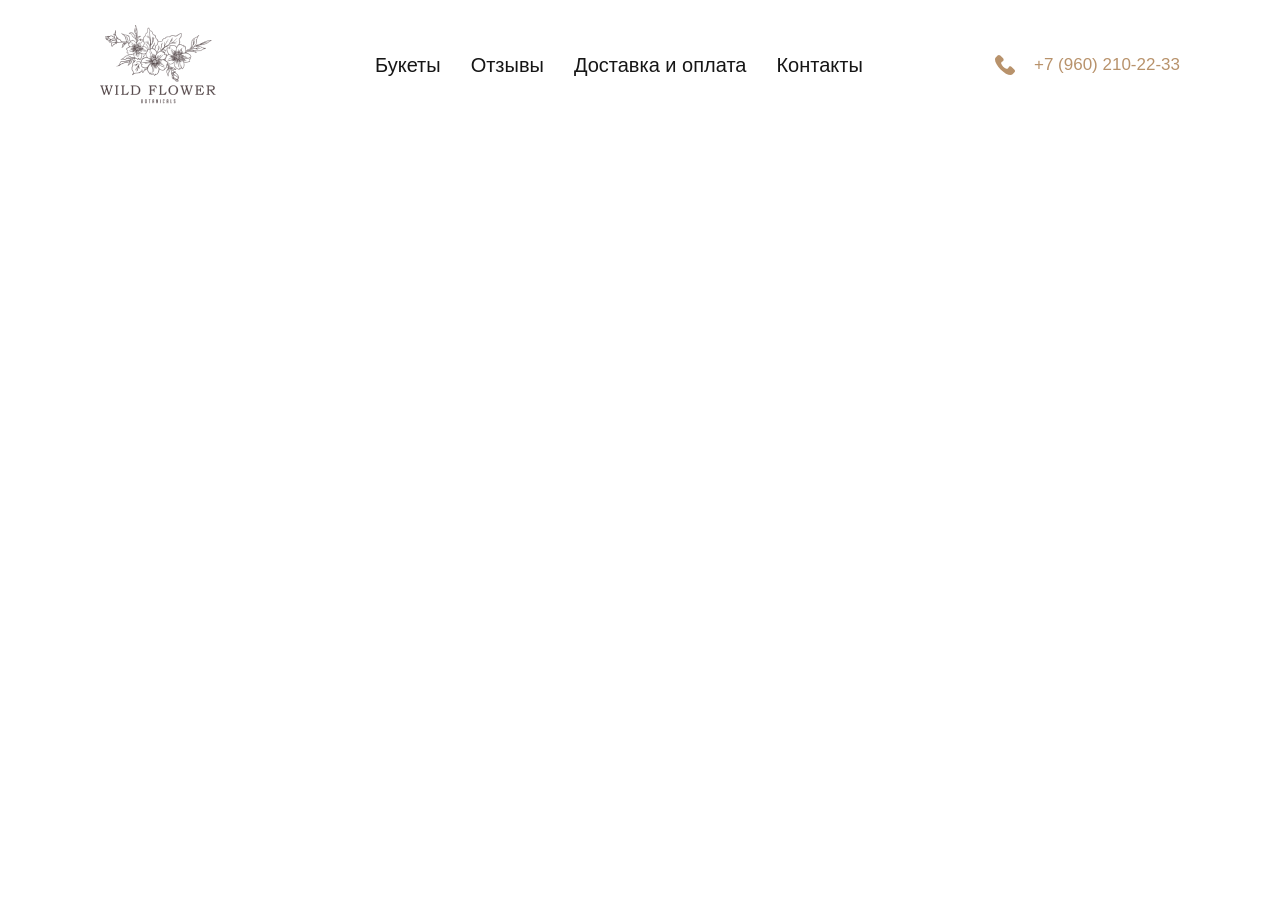
==== index.html @ a0c717b8 "Update 2023-02-13T14:49:03.744Z" ====
<!DOCTYPE html>
<html lang="en">
	<head>
		<meta charset="UTF-8" />
		<meta http-equiv="X-UA-Compatible" content="IE=edge" />
		<meta name="viewport" content="width=device-width, initial-scale=1.0" />
		<title>WILD FLOWER</title>
		<link type="image/svg" href="favicons/favicon.svg" rel="icon" />
		<link href="css/style.min.css" rel="stylesheet" />
	</head>

	<body>
		<header class="header">
	<div class="container">
		<div class="header__wrap">
			<button class="burger btn-reset">
				<span class="burger__line"></span>
			</button>
			<a class="logo">
				<img class="logo__img" src="../../img/header/logo.png" alt="Логотип" />
				<!-- <svg class="logo__img">
					<use href="img/sprite.svg#logo"></use>
				</svg> -->
			</a>
			<div class="header__inner">
				<nav class="nav">
					<ul class="nav__menu list-reset menu">
						<li class="menu__item">
							<a
								class="menu__link link-reset"
								href="#"
								data-goto=".page__section-1"
								>Букеты</a
							>
						</li>
						<li class="menu__item">
							<a
								class="menu__link link-reset"
								href="#"
								data-goto=".page__section-2"
								>Отзывы</a
							>
						</li>
						<li class="menu__item">
							<a
								class="menu__link link-reset"
								href="#"
								data-goto=".page__section-3"
								>Доставка и&nbsp;оплата</a
							>
						</li>
						<li class="menu__item">
							<a
								class="menu__link link-reset"
								href="#"
								data-goto=".page__section-3"
								>Контакты</a
							>
						</li>
					</ul>
				</nav>
				<a class="contact link-reset" href="tel:+79602102233">
					<svg class="contact__icon">
						<use href="img/sprite.svg#header-phone"></use>
					</svg>
					<span class="contact__descr">+7 (960) 210-22-33</span>
				</a>
			</div>
		</div>
	</div>
</header>

		<main class="main"><section class="hero">
	<div class="container"></div>
</section>
</main>
		<footer class="footer">
  <div class="container">

  </div>
</footer>
		<script src="js/scripts.min.js"></script>
	</body>
</html>
---- css/style.min.css ----
/*! normalize.css v8.0.1 | MIT License | github.com/necolas/normalize.css */
/* Document
   ========================================================================== */
/**
 * 1. Correct the line height in all browsers.
 * 2. Prevent adjustments of font size after orientation changes in iOS.
 */
html {
  line-height: 1.15; /* 1 */
  -webkit-text-size-adjust: 100%; /* 2 */
}

/* Sections
   ========================================================================== */
/**
 * Remove the margin in all browsers.
 */
body {
  margin: 0;
}

/**
 * Render the `main` element consistently in IE.
 */
main {
  display: block;
}

/**
 * Correct the font size and margin on `h1` elements within `section` and
 * `article` contexts in Chrome, Firefox, and Safari.
 */
h1 {
  font-size: 2em;
  margin: 0.67em 0;
}

/* Grouping content
   ========================================================================== */
/**
 * 1. Add the correct box sizing in Firefox.
 * 2. Show the overflow in Edge and IE.
 */
hr {
  -webkit-box-sizing: content-box;
          box-sizing: content-box; /* 1 */
  height: 0; /* 1 */
  overflow: visible; /* 2 */
}

/**
 * 1. Correct the inheritance and scaling of font size in all browsers.
 * 2. Correct the odd `em` font sizing in all browsers.
 */
pre {
  font-family: monospace, monospace; /* 1 */
  font-size: 1em; /* 2 */
}

/* Text-level semantics
   ========================================================================== */
/**
 * Remove the gray background on active links in IE 10.
 */
a {
  background-color: transparent;
}

/**
 * 1. Remove the bottom border in Chrome 57-
 * 2. Add the correct text decoration in Chrome, Edge, IE, Opera, and Safari.
 */
abbr[title] {
  border-bottom: none; /* 1 */
  text-decoration: underline; /* 2 */
  -webkit-text-decoration: underline dotted;
          text-decoration: underline dotted; /* 2 */
}

/**
 * Add the correct font weight in Chrome, Edge, and Safari.
 */
b,
strong {
  font-weight: bolder;
}

/**
 * 1. Correct the inheritance and scaling of font size in all browsers.
 * 2. Correct the odd `em` font sizing in all browsers.
 */
code,
kbd,
samp {
  font-family: monospace, monospace; /* 1 */
  font-size: 1em; /* 2 */
}

/**
 * Add the correct font size in all browsers.
 */
small {
  font-size: 80%;
}

/**
 * Prevent `sub` and `sup` elements from affecting the line height in
 * all browsers.
 */
sub,
sup {
  font-size: 75%;
  line-height: 0;
  position: relative;
  vertical-align: baseline;
}

sub {
  bottom: -0.25em;
}

sup {
  top: -0.5em;
}

/* Embedded content
   ========================================================================== */
/**
 * Remove the border on images inside links in IE 10.
 */
img {
  border-style: none;
}

/* Forms
   ========================================================================== */
/**
 * 1. Change the font styles in all browsers.
 * 2. Remove the margin in Firefox and Safari.
 */
button,
input,
optgroup,
select,
textarea {
  font-family: inherit; /* 1 */
  font-size: 100%; /* 1 */
  line-height: 1.15; /* 1 */
  margin: 0; /* 2 */
}

/**
 * Show the overflow in IE.
 * 1. Show the overflow in Edge.
 */
button,
input { /* 1 */
  overflow: visible;
}

/**
 * Remove the inheritance of text transform in Edge, Firefox, and IE.
 * 1. Remove the inheritance of text transform in Firefox.
 */
button,
select { /* 1 */
  text-transform: none;
}

/**
 * Correct the inability to style clickable types in iOS and Safari.
 */
button,
[type=button],
[type=reset],
[type=submit] {
  -webkit-appearance: button;
}

/**
 * Remove the inner border and padding in Firefox.
 */
button::-moz-focus-inner,
[type=button]::-moz-focus-inner,
[type=reset]::-moz-focus-inner,
[type=submit]::-moz-focus-inner {
  border-style: none;
  padding: 0;
}

/**
 * Restore the focus styles unset by the previous rule.
 */
button:-moz-focusring,
[type=button]:-moz-focusring,
[type=reset]:-moz-focusring,
[type=submit]:-moz-focusring {
  outline: 1px dotted ButtonText;
}

/**
 * Correct the padding in Firefox.
 */
fieldset {
  padding: 0.35em 0.75em 0.625em;
}

/**
 * 1. Correct the text wrapping in Edge and IE.
 * 2. Correct the color inheritance from `fieldset` elements in IE.
 * 3. Remove the padding so developers are not caught out when they zero out
 *    `fieldset` elements in all browsers.
 */
legend {
  -webkit-box-sizing: border-box;
          box-sizing: border-box; /* 1 */
  color: inherit; /* 2 */
  display: table; /* 1 */
  max-width: 100%; /* 1 */
  padding: 0; /* 3 */
  white-space: normal; /* 1 */
}

/**
 * Add the correct vertical alignment in Chrome, Firefox, and Opera.
 */
progress {
  vertical-align: baseline;
}

/**
 * Remove the default vertical scrollbar in IE 10+.
 */
textarea {
  overflow: auto;
}

/**
 * 1. Add the correct box sizing in IE 10.
 * 2. Remove the padding in IE 10.
 */
[type=checkbox],
[type=radio] {
  -webkit-box-sizing: border-box;
          box-sizing: border-box; /* 1 */
  padding: 0; /* 2 */
}

/**
 * Correct the cursor style of increment and decrement buttons in Chrome.
 */
[type=number]::-webkit-inner-spin-button,
[type=number]::-webkit-outer-spin-button {
  height: auto;
}

/**
 * 1. Correct the odd appearance in Chrome and Safari.
 * 2. Correct the outline style in Safari.
 */
[type=search] {
  -webkit-appearance: textfield; /* 1 */
  outline-offset: -2px; /* 2 */
}

/**
 * Remove the inner padding in Chrome and Safari on macOS.
 */
[type=search]::-webkit-search-decoration {
  -webkit-appearance: none;
}

/**
 * 1. Correct the inability to style clickable types in iOS and Safari.
 * 2. Change font properties to `inherit` in Safari.
 */
::-webkit-file-upload-button {
  -webkit-appearance: button; /* 1 */
  font: inherit; /* 2 */
}

/* Interactive
   ========================================================================== */
/*
 * Add the correct display in Edge, IE 10+, and Firefox.
 */
details {
  display: block;
}

/*
 * Add the correct display in all browsers.
 */
summary {
  display: list-item;
}

/* Misc
   ========================================================================== */
/**
 * Add the correct display in IE 10+.
 */
template {
  display: none;
}

/**
 * Add the correct display in IE 10.
 */
[hidden] {
  display: none;
}

@font-face {
  font-family: "Garamond";
  src: url("../fonts/Garamond.woff2");
  font-weight: 400;
  font-style: normal;
  font-display: swap;
}
@font-face {
  font-family: "Lato-Light";
  src: url("../fonts/Lato-Light.woff2");
  font-weight: 300;
  font-style: normal;
  font-display: swap;
}
html {
  -webkit-box-sizing: border-box;
          box-sizing: border-box;
  scroll-behavior: smooth;
}

*,
*::before,
*::after {
  -webkit-box-sizing: inherit;
          box-sizing: inherit;
}

body {
  margin: 0;
  font-family: "Garamond-Regular", sans-serif;
  font-weight: 400;
  font-size: 23px;
  line-height: 20px;
  color: #161616;
}
body.lock {
  overflow: hidden;
}

.container {
  margin: 0 auto;
  max-width: 1110px;
  padding: 0 15px;
}

.btn-reset {
  padding: 0;
  background-color: transparent;
  border: none;
  cursor: pointer;
  color: inherit;
}

.link-reset {
  text-decoration: none;
  color: inherit;
}

.list-reset {
  margin: 0;
  padding: 0;
  list-style: none;
}

body.lock {
  overflow: hidden;
}

.header {
  position: fixed;
  top: 0;
  left: 0;
  width: 100%;
  z-index: 10;
  padding: 25px 0;
}
.header__wrap {
  display: -webkit-box;
  display: -ms-flexbox;
  display: flex;
  -webkit-box-pack: justify;
      -ms-flex-pack: justify;
          justify-content: space-between;
  -webkit-box-align: center;
      -ms-flex-align: center;
          align-items: center;
}
.header__inner {
  display: -webkit-box;
  display: -ms-flexbox;
  display: flex;
  -webkit-box-pack: justify;
      -ms-flex-pack: justify;
          justify-content: space-between;
  -webkit-box-align: center;
      -ms-flex-align: center;
          align-items: center;
  max-width: 805px;
  width: 100%;
}

.logo {
  position: relative;
  width: 117px;
  height: 79px;
  z-index: 5;
}
.logo__img {
  width: 100%;
  height: 100%;
}

.burger {
  display: none;
}

.menu__item {
  position: relative;
}
.menu__item::after {
  position: absolute;
  content: "";
  width: 0;
  border-top: 2px dashed #161616;
  top: 100%;
  right: 0;
  -webkit-transition: all 0.4s;
  -o-transition: all 0.4s;
  transition: all 0.4s;
}
.menu__item:hover::after {
  width: 100%;
  left: 0;
}

/*-------------------------*/
body.touch .menu__link {
  -webkit-box-flex: 1;
      -ms-flex: 1 1 auto;
          flex: 1 1 auto;
  -webkit-transition: -webkit-transform 0.4s ease 0s;
  transition: -webkit-transform 0.4s ease 0s;
  -o-transition: transform 0.4s ease 0s;
  transition: transform 0.4s ease 0s;
  transition: transform 0.4s ease 0s, -webkit-transform 0.4s ease 0s;
}

/*-------------------------*/
.contact {
  display: -webkit-box;
  display: -ms-flexbox;
  display: flex;
  -webkit-box-pack: justify;
      -ms-flex-pack: justify;
          justify-content: space-between;
  -webkit-box-align: center;
      -ms-flex-align: center;
          align-items: center;
  max-width: 185px;
  width: 100%;
}
.contact:hover .contact__descr::after {
  width: 100%;
  right: 0;
}
.contact__icon {
  width: 20px;
  height: 20px;
}
.contact__descr {
  font-size: 17px;
  line-height: 22px;
  color: #B8926B;
  position: relative;
}
.contact__descr::after {
  position: absolute;
  content: "";
  width: 0;
  border-top: 2px solid #B8926B;
  top: 102%;
  left: 50%;
  -webkit-transition: width 0.4s;
  -o-transition: width 0.4s;
  transition: width 0.4s;
  -webkit-transform: translateX(-50%);
      -ms-transform: translateX(-50%);
          transform: translateX(-50%);
}

@media screen and (min-width: 940px) {
  .menu {
    display: -webkit-box;
    display: -ms-flexbox;
    display: flex;
    -webkit-box-align: center;
        -ms-flex-align: center;
            align-items: center;
  }
  .menu__item {
    margin-right: 30px;
    font-size: 20px;
  }
  .menu__item:last-child {
    margin-right: 0;
  }
}
@media screen and (max-width: 940px) {
  .burger {
    z-index: 5;
    display: block;
    width: 30px;
    height: 18px;
    position: relative;
    cursor: pointer;
  }
  .burger::before, .burger::after, .burger__line {
    position: absolute;
    left: 0;
    border-top: 1px solid #ffffff;
    width: 100%;
    -webkit-transition: all 0.4s ease 0s;
    -o-transition: all 0.4s ease 0s;
    transition: all 0.4s ease 0s;
    background-color: #ffffff;
  }
  .burger::before, .burger::after {
    content: "";
  }
  .burger::before {
    top: 0;
  }
  .burger::after {
    bottom: 0;
  }
  .burger__line {
    top: 50%;
    -webkit-transform: scale(1) translate(0, -50%);
        -ms-transform: scale(1) translate(0, -50%);
            transform: scale(1) translate(0, -50%);
  }
  .burger.active::before {
    top: 50%;
    -webkit-transform: rotate(-45deg) translate(0, -50%);
        -ms-transform: rotate(-45deg) translate(0, -50%);
            transform: rotate(-45deg) translate(0, -50%);
  }
  .burger.active::after {
    bottom: 50%;
    -webkit-transform: rotate(45deg) translate(0, 50%);
        -ms-transform: rotate(45deg) translate(0, 50%);
            transform: rotate(45deg) translate(0, 50%);
  }
  .burger.active .burger__line {
    -webkit-transform: scale(0) translate(0, -50%);
        -ms-transform: scale(0) translate(0, -50%);
            transform: scale(0) translate(0, -50%);
  }
  .nav {
    position: fixed;
    top: 0;
    left: -100%;
    width: 100%;
    height: 100%;
    background-color: rgba(0, 0, 0, 0.9);
    padding: 135px 30px 30px 30px;
    -webkit-transition: left 0.4s ease 0s;
    -o-transition: left 0.4s ease 0s;
    transition: left 0.4s ease 0s;
    overflow: auto;
  }
  .nav::before {
    content: "";
    position: fixed;
    top: 0;
    left: 0;
    width: 100%;
    height: 115px;
    background-color: #A52A2A;
    z-index: 2;
  }
  .nav.active {
    left: 0;
  }
  .menu__item {
    -ms-flex-wrap: wrap;
        flex-wrap: wrap;
    margin-bottom: 30px;
    font-size: 24px;
  }
  .menu__item:last-child {
    margin-bottom: 0;
  }
  .menu__item:hover::after {
    width: 0;
  }
}
/*# sourceMappingURL=style.min.css.map */
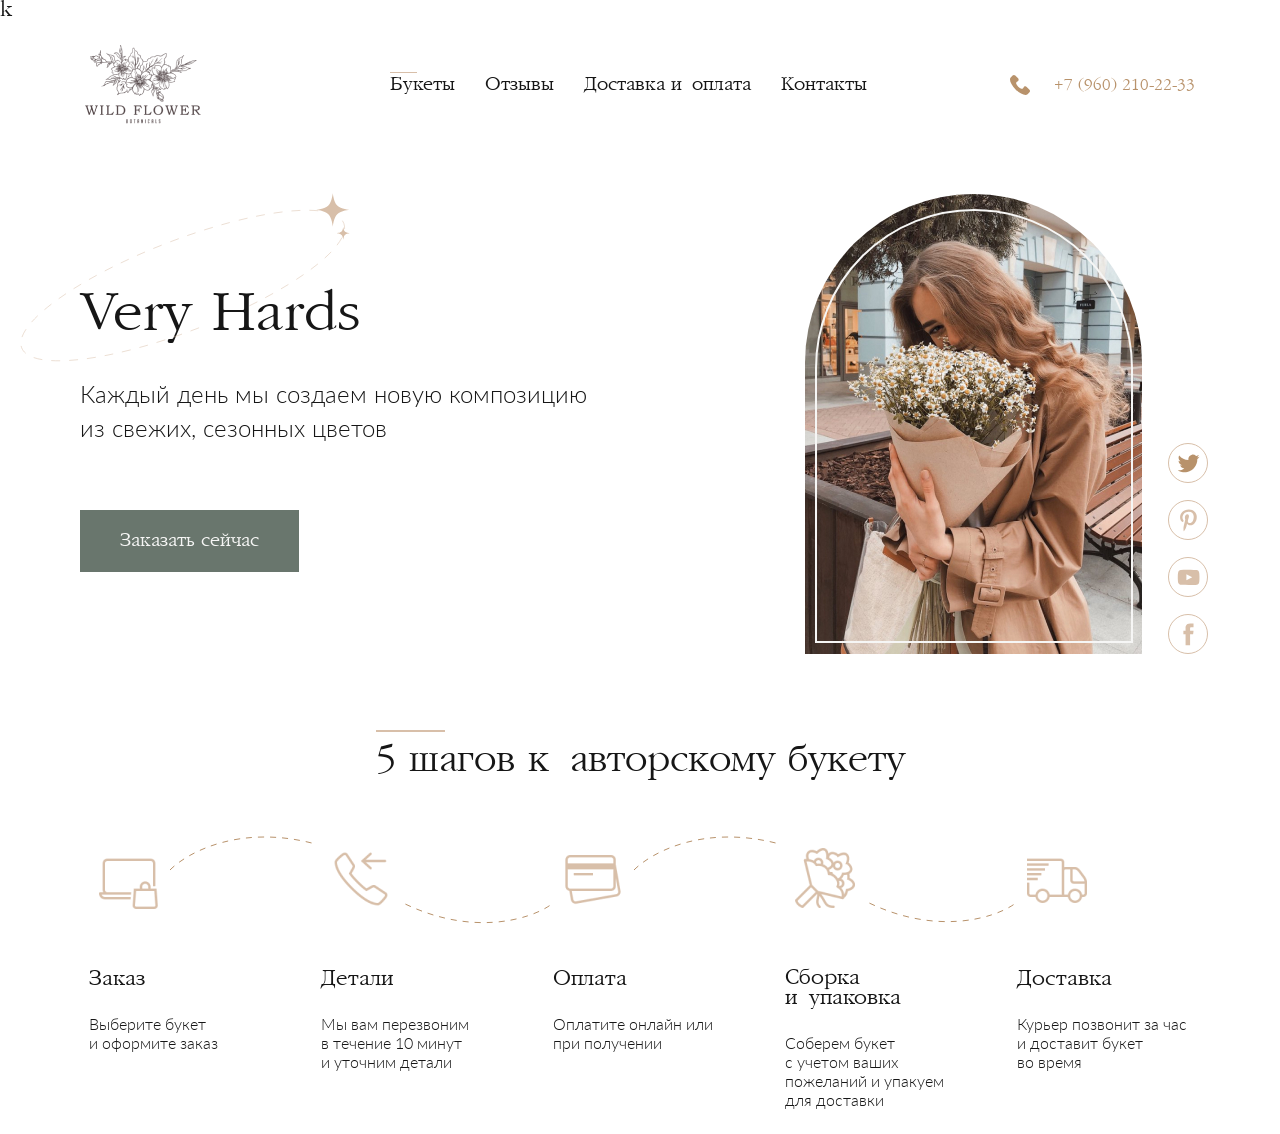
==== commit 64fa0e6e: "Update 2023-02-14T15:11:27.864Z" ====
--- a/index.html
+++ b/index.html
@@ -5,13 +5,15 @@
 		<meta http-equiv="X-UA-Compatible" content="IE=edge" />
 		<meta name="viewport" content="width=device-width, initial-scale=1.0" />
 		<title>WILD FLOWER</title>
-		<link type="image/svg" href="favicons/favicon.svg" rel="icon" />
+		<link type="image/x-icon" href="favicons/favicon.png" rel="shortcut icon" />
+		k
 		<link href="css/style.min.css" rel="stylesheet" />
 	</head>
 
 	<body>
-		<header class="header">
-	<div class="container">
+		<div class="site-container">
+			<header class="header">
+	<div class="container header__container">
 		<div class="header__wrap">
 			<button class="burger btn-reset">
 				<span class="burger__line"></span>
@@ -63,22 +65,169 @@
 					<svg class="contact__icon">
 						<use href="img/sprite.svg#header-phone"></use>
 					</svg>
-					<span class="contact__descr">+7 (960) 210-22-33</span>
+					<span class="contact__number">+7 (960) 210-22-33</span>
 				</a>
 			</div>
 		</div>
 	</div>
 </header>
 
-		<main class="main"><section class="hero">
-	<div class="container"></div>
+			<main class="main"><section class="hero">
+	<div class="container">
+		<div class="hero__wrap">
+			<div class="hero__representation">
+				<div class="hero__content">
+					<svg class="hero__decoration">
+						<use href="img/sprite.svg#decoration-content"></use>
+					</svg>
+					<h1 class="hero__title">Very Hards</h1>
+					<p class="hero__text">
+						Каждый день мы&nbsp;создаем новую композицию из&nbsp;свежих,
+						сезонных цветов
+					</p>
+					<a class="hero__button button link-reset modal-link" href="#modal"
+						>Заказать сейчас</a
+					>
+				</div>
+				<div class="hero__inner-pictures">
+					<div class="hero__inner-img">
+						<img
+							class="hero__img"
+							src="../../img/hero/girl-with-flowers.jpg"
+							alt="Девушка с цветами"
+						/>
+					</div>
+					<div class="hero__icons">
+						<a class="hero__inner-icon" href="#">
+							<svg class="hero__icon">
+								<use href="img/sprite.svg#twitter"></use>
+							</svg>
+						</a>
+						<a class="hero__inner-icon" href="#">
+							<svg class="hero__icon">
+								<use href="img/sprite.svg#pinterest"></use>
+							</svg>
+						</a>
+						<a class="hero__inner-icon" href="#">
+							<svg class="hero__icon">
+								<use href="img/sprite.svg#youtube"></use>
+							</svg>
+						</a>
+						<a class="hero__inner-icon" href="#">
+							<svg class="hero__icon">
+								<use href="img/sprite.svg#facebook"></use>
+							</svg>
+						</a>
+					</div>
+				</div>
+			</div>
+			<div class="hero__steps">
+				<h2 class="hero__caption">5 шагов к&nbsp;авторскому букету</h2>
+				<div class="hero__inner-cards">
+					<div class="hero__card">
+						<div class="hero__inner-steps-icon">
+							<img
+								class="hero__steps-icon"
+								src="../../img/hero/order.png"
+								alt="Заказ"
+							/>
+						</div>
+						<h3 class="hero__heading">Заказ</h3>
+						<p class="hero__descr">Выберите букет и&nbsp;оформите заказ</p>
+					</div>
+					<div class="hero__card">
+						<div class="hero__inner-steps-icon">
+							<img
+								class="hero__steps-icon"
+								src="../../img/hero/details.png"
+								alt=" Детали"
+							/>
+						</div>
+						<h3 class="hero__heading">Детали</h3>
+						<p class="hero__descr">
+							Мы&nbsp;вам перезвоним в&nbsp;течение 10&nbsp;минут и&nbsp;уточним
+							детали
+						</p>
+					</div>
+					<div class="hero__card">
+						<div class="hero__inner-steps-icon">
+							<img
+								class="hero__steps-icon"
+								src="../../img/hero/payment.png"
+								alt="Оплата"
+							/>
+						</div>
+						<h3 class="hero__heading">Оплата</h3>
+						<p class="hero__descr">Оплатите онлайн или при получении</p>
+					</div>
+					<div class="hero__card">
+						<div class="hero__inner-steps-icon">
+							<img
+								class="hero__steps-icon"
+								src="../../img/hero/assembly.png"
+								alt="Сборка и упаковка"
+							/>
+						</div>
+						<h3 class="hero__heading">Сборка и&nbsp;упаковка</h3>
+						<p class="hero__descr">
+							Соберем букет с&nbsp;учетом ваших пожеланий и&nbsp;упакуем для
+							доставки
+						</p>
+					</div>
+					<div class="hero__card">
+						<div class="hero__inner-steps-icon">
+							<img
+								class="hero__steps-icon"
+								src="../../img/hero/delivery.png"
+								alt="Доставка"
+							/>
+						</div>
+						<h3 class="hero__heading">Доставка</h3>
+						<p class="hero__descr">
+							Курьер позвонит за&nbsp;час и&nbsp;доставит букет во&nbsp;время
+						</p>
+					</div>
+				</div>
+			</div>
+		</div>
+	</div>
 </section>
 </main>
-		<footer class="footer">
+			<footer class="footer">
   <div class="container">
 
   </div>
-</footer>
+</footer> <div class="modal" id="modal">
+	<div class="modal__body">
+		<div class="modal__content">
+			<a class="modal__close close-modal" href="#header"></a>
+			<div class="modal__title">Обратный звонок</div>
+			<form class="form" action="utf-8">
+				<label class="form__heading" for="login">*Имя</label>
+				<input
+					class="form__login input"
+					id="login"
+					type="text"
+					placeholder="Николай"
+					required
+				/>
+				<label class="form__heading" for="number">*Телефон</label>
+				<input class="form__number input" id="number" type="tel" required />
+				<p class="form__text">
+					*Нажимия кнопку &laquo;Оставить заявку&raquo; я&nbsp;даю согласие
+					на&nbsp;обработку данных
+				</p>
+				<input
+					class="form__button button"
+					type="submit"
+					value="Отправить заявку"
+				/>
+			</form>
+		</div>
+	</div>
+</div>
+
+		</div>
 		<script src="js/scripts.min.js"></script>
 	</body>
 </html>
--- a/css/style.min.css
+++ b/css/style.min.css
@@ -340,7 +340,7 @@
 
 body {
   margin: 0;
-  font-family: "Garamond-Regular", sans-serif;
+  font-family: "Garamond", sans-serif;
   font-weight: 400;
   font-size: 23px;
   line-height: 20px;
@@ -352,7 +352,7 @@
 
 .container {
   margin: 0 auto;
-  max-width: 1110px;
+  max-width: 1150px;
   padding: 0 15px;
 }
 
@@ -375,17 +375,48 @@
   list-style: none;
 }
 
+.input {
+  all: unset;
+  margin-bottom: 30px;
+  padding: 10px 10px 10px 10px;
+  width: 100%;
+  background-color: #FEFEFE;
+  font-family: "Lato-Light", sans-serif;
+  font-weight: 300;
+  font-size: 14px;
+  line-height: 17px;
+}
+
+.button {
+  padding: 18px 38px;
+  font-size: 20px;
+  line-height: 22px;
+  color: #F6F6F5;
+  background-color: #69766D;
+  border: 2px solid #69766D;
+  -webkit-transition: all 0.4s;
+  -o-transition: all 0.4s;
+  transition: all 0.4s;
+}
+.button:hover {
+  color: #69766D;
+  background-color: inherit;
+}
+
 body.lock {
   overflow: hidden;
 }
 
 .header {
-  position: fixed;
+  position: relative;
   top: 0;
   left: 0;
   width: 100%;
   z-index: 10;
   padding: 25px 0;
+}
+.header__container {
+  max-width: 1140px;
 }
 .header__wrap {
   display: -webkit-box;
@@ -429,6 +460,8 @@
 
 .menu__item {
   position: relative;
+  font-size: 20px;
+  line-height: 22px;
 }
 .menu__item::after {
   position: absolute;
@@ -445,6 +478,14 @@
   width: 100%;
   left: 0;
 }
+.menu__item:nth-child(1)::before {
+  position: absolute;
+  content: "";
+  width: 27px;
+  border-top: 1px solid #D8BFA9;
+  top: -2px;
+  left: 0;
+}
 
 /*-------------------------*/
 body.touch .menu__link {
@@ -472,7 +513,7 @@
   max-width: 185px;
   width: 100%;
 }
-.contact:hover .contact__descr::after {
+.contact:hover .contact__number::after {
   width: 100%;
   right: 0;
 }
@@ -480,13 +521,13 @@
   width: 20px;
   height: 20px;
 }
-.contact__descr {
+.contact__number {
   font-size: 17px;
   line-height: 22px;
   color: #B8926B;
   position: relative;
 }
-.contact__descr::after {
+.contact__number::after {
   position: absolute;
   content: "";
   width: 0;
@@ -530,12 +571,12 @@
   .burger::before, .burger::after, .burger__line {
     position: absolute;
     left: 0;
-    border-top: 1px solid #ffffff;
+    border-top: 1px solid #FEFEFE;
     width: 100%;
     -webkit-transition: all 0.4s ease 0s;
     -o-transition: all 0.4s ease 0s;
     transition: all 0.4s ease 0s;
-    background-color: #ffffff;
+    background-color: #FEFEFE;
   }
   .burger::before, .burger::after {
     content: "";
@@ -608,4 +649,372 @@
     width: 0;
   }
 }
+.hero {
+  padding-top: 45px;
+  padding-bottom: 25px;
+}
+.hero__wrap {
+  display: -webkit-box;
+  display: -ms-flexbox;
+  display: flex;
+  -webkit-box-orient: vertical;
+  -webkit-box-direction: normal;
+      -ms-flex-direction: column;
+          flex-direction: column;
+  -webkit-box-align: center;
+      -ms-flex-align: center;
+          align-items: center;
+}
+.hero__representation {
+  display: -webkit-box;
+  display: -ms-flexbox;
+  display: flex;
+  -webkit-box-pack: justify;
+      -ms-flex-pack: justify;
+          justify-content: space-between;
+  -webkit-box-align: center;
+      -ms-flex-align: center;
+          align-items: center;
+  width: 100%;
+  margin-bottom: 80px;
+}
+.hero__content {
+  display: -webkit-box;
+  display: -ms-flexbox;
+  display: flex;
+  -webkit-box-orient: vertical;
+  -webkit-box-direction: normal;
+      -ms-flex-direction: column;
+          flex-direction: column;
+  -webkit-box-align: start;
+      -ms-flex-align: start;
+          align-items: flex-start;
+  max-width: 570px;
+  width: 100%;
+  position: relative;
+}
+.hero__decoration {
+  position: absolute;
+  width: 356px;
+  height: 210px;
+  top: -100px;
+  left: -75px;
+}
+.hero__title {
+  margin: 0;
+  margin-bottom: 30px;
+  font-weight: 400;
+  font-size: 59px;
+  line-height: 66px;
+}
+.hero__text {
+  margin: 0;
+  margin-bottom: 65px;
+  font-family: "Lato-Light", sans-serif;
+  font-weight: 300;
+  font-size: 24px;
+  line-height: 34px;
+}
+.hero__inner-pictures {
+  display: -webkit-box;
+  display: -ms-flexbox;
+  display: flex;
+  -webkit-box-pack: justify;
+      -ms-flex-pack: justify;
+          justify-content: space-between;
+  -webkit-box-align: end;
+      -ms-flex-align: end;
+          align-items: flex-end;
+}
+.hero__inner-img {
+  margin-right: 35px;
+  max-width: 337px;
+  position: relative;
+}
+.hero__inner-img::after {
+  position: absolute;
+  content: "";
+  max-width: 318px;
+  width: 100%;
+  max-height: 434px;
+  height: 100%;
+  border: 2px solid #F6F6F5;
+  border-radius: 410px 410px 0px 0px;
+  top: 50%;
+  left: 50%;
+  -webkit-transform: translate(-50%, -50%);
+      -ms-transform: translate(-50%, -50%);
+          transform: translate(-50%, -50%);
+}
+.hero__img {
+  width: 100%;
+  height: auto;
+  border-radius: 410px 410px 0px 0px;
+}
+.hero__icons {
+  display: -webkit-box;
+  display: -ms-flexbox;
+  display: flex;
+  -webkit-box-orient: vertical;
+  -webkit-box-direction: normal;
+      -ms-flex-direction: column;
+          flex-direction: column;
+}
+.hero__inner-icon {
+  position: relative;
+  margin-bottom: 30px;
+}
+.hero__inner-icon::after {
+  position: absolute;
+  content: "";
+  width: 40px;
+  height: 40px;
+  border: 1px solid #D8BFA9;
+  border-radius: 50%;
+  top: -50%;
+  left: -50%;
+  -webkit-transform: translate(5%, 10%);
+      -ms-transform: translate(5%, 10%);
+          transform: translate(5%, 10%);
+}
+.hero__inner-icon:last-child {
+  margin-bottom: 8px;
+}
+.hero__icon {
+  width: 23px;
+  height: 23px;
+}
+.hero__steps {
+  display: -webkit-box;
+  display: -ms-flexbox;
+  display: flex;
+  -webkit-box-orient: vertical;
+  -webkit-box-direction: normal;
+      -ms-flex-direction: column;
+          flex-direction: column;
+  -webkit-box-align: center;
+      -ms-flex-align: center;
+          align-items: center;
+  width: 100%;
+}
+.hero__caption {
+  margin: 0;
+  margin-bottom: 65px;
+  font-weight: 400;
+  font-size: 40px;
+  line-height: 45px;
+  position: relative;
+}
+.hero__caption::after {
+  position: absolute;
+  content: "";
+  width: 69px;
+  border-top: 2px solid #D8BFA9;
+  top: -8px;
+  left: 0;
+}
+.hero__inner-cards {
+  display: -webkit-box;
+  display: -ms-flexbox;
+  display: flex;
+  -ms-flex-pack: distribute;
+      justify-content: space-around;
+  -webkit-box-align: center;
+      -ms-flex-align: center;
+          align-items: center;
+  -ms-flex-wrap: wrap;
+      flex-wrap: wrap;
+  max-width: 1110px;
+  width: 100%;
+  gap: 25px 50px;
+}
+.hero__card {
+  display: -webkit-box;
+  display: -ms-flexbox;
+  display: flex;
+  -webkit-box-orient: vertical;
+  -webkit-box-direction: normal;
+      -ms-flex-direction: column;
+          flex-direction: column;
+  -webkit-box-align: start;
+      -ms-flex-align: start;
+          align-items: flex-start;
+  max-width: 175px;
+  min-height: 260px;
+  position: relative;
+}
+.hero__card::after {
+  position: absolute;
+  content: url(../../img/svg/steps-decoration-upper-arc.svg);
+  width: 146px;
+  height: 33px;
+  top: -13px;
+  left: 80px;
+}
+.hero__card:nth-child(even)::after {
+  content: url(../../img/svg/steps-decoration-lower-arc.svg);
+  top: 52px;
+}
+.hero__card:last-child::after {
+  display: none;
+}
+.hero__inner-steps-icon {
+  margin-left: 10px;
+  margin-bottom: 60px;
+  width: 60px;
+  height: 60px;
+}
+.hero__steps-icon {
+  width: 100%;
+  height: auto;
+}
+.hero__heading {
+  margin: 0;
+  margin-bottom: 25px;
+  font-weight: 400;
+  font-size: 23px;
+  line-height: 20px;
+}
+.hero__descr {
+  margin: 0;
+  font-family: "Lato-Light", sans-serif;
+  font-weight: 300;
+  font-size: 16px;
+  line-height: 19px;
+}
+
+.modal {
+  position: fixed;
+  left: 0;
+  top: 0;
+  overflow-x: hidden;
+  overflow-y: auto;
+  width: 100%;
+  height: 100%;
+  background-color: rgba(0, 0, 0, 0.8);
+  opacity: 0;
+  visibility: hidden;
+  -webkit-transition: all 0.8s ease 0s;
+  -o-transition: all 0.8s ease 0s;
+  transition: all 0.8s ease 0s;
+}
+.modal__body {
+  display: -webkit-box;
+  display: -ms-flexbox;
+  display: flex;
+  -webkit-box-align: center;
+      -ms-flex-align: center;
+          align-items: center;
+  -webkit-box-pack: center;
+      -ms-flex-pack: center;
+          justify-content: center;
+  padding: 30px 10px;
+  min-height: 100%;
+  -webkit-transition: all 0.8s ease 0s;
+  -o-transition: all 0.8s ease 0s;
+  transition: all 0.8s ease 0s;
+}
+.modal__content {
+  display: -webkit-box;
+  display: -ms-flexbox;
+  display: flex;
+  -webkit-box-orient: vertical;
+  -webkit-box-direction: normal;
+      -ms-flex-direction: column;
+          flex-direction: column;
+  -webkit-box-align: center;
+      -ms-flex-align: center;
+          align-items: center;
+  padding: 65px 115px;
+  max-width: 746px;
+  background-color: #F6F6F5;
+  opacity: 0;
+  -webkit-transform: perspective(600px) translate(0, -100%) rotateX(45deg);
+          transform: perspective(600px) translate(0, -100%) rotateX(45deg);
+  -webkit-transition: all 0.8s ease 0s;
+  -o-transition: all 0.8s ease 0s;
+  transition: all 0.8s ease 0s;
+}
+.modal__close {
+  width: 30px;
+  height: 30px;
+  font-size: 20px;
+  position: absolute;
+  right: 26px;
+  top: 26px;
+  text-decoration: none;
+}
+.modal__close::after, .modal__close::before {
+  position: absolute;
+  content: "";
+  width: 30px;
+  border-top: 1px solid #69766D;
+  top: 14px;
+  left: 0;
+  -webkit-transform: rotate(45deg);
+      -ms-transform: rotate(45deg);
+          transform: rotate(45deg);
+}
+.modal__close::before {
+  -webkit-transform: rotate(-45deg);
+      -ms-transform: rotate(-45deg);
+          transform: rotate(-45deg);
+}
+.modal__title {
+  font-size: 42px;
+  line-height: 47px;
+  margin-bottom: 50px;
+}
+.modal__title::after {
+  position: absolute;
+  content: url(../../img/svg/modal-decoration.svg);
+  top: 28px;
+  left: 138px;
+}
+.modal.open {
+  z-index: 15;
+  opacity: 1;
+  visibility: visible;
+}
+.modal.open .modal__content {
+  opacity: 1;
+  -webkit-transform: perspective(600px) translate(0, 0%) rotateX(0deg);
+          transform: perspective(600px) translate(0, 0%) rotateX(0deg);
+}
+
+.form {
+  display: -webkit-box;
+  display: -ms-flexbox;
+  display: flex;
+  -webkit-box-orient: vertical;
+  -webkit-box-direction: normal;
+      -ms-flex-direction: column;
+          flex-direction: column;
+  -webkit-box-align: start;
+      -ms-flex-align: start;
+          align-items: flex-start;
+  max-width: 520px;
+}
+.form__heading {
+  margin-bottom: 10px;
+  font-family: "Lato-Light", sans-serif;
+  font-weight: 300;
+  font-size: 18px;
+  line-height: 22px;
+  cursor: pointer;
+}
+.form__number {
+  margin-bottom: 10px;
+}
+.form__text {
+  margin: 0;
+  margin-bottom: 30px;
+  font-weight: 400;
+  font-size: 14px;
+  line-height: 16px;
+}
+.form__button {
+  margin: 0 auto;
+  cursor: pointer;
+}
 /*# sourceMappingURL=style.min.css.map */
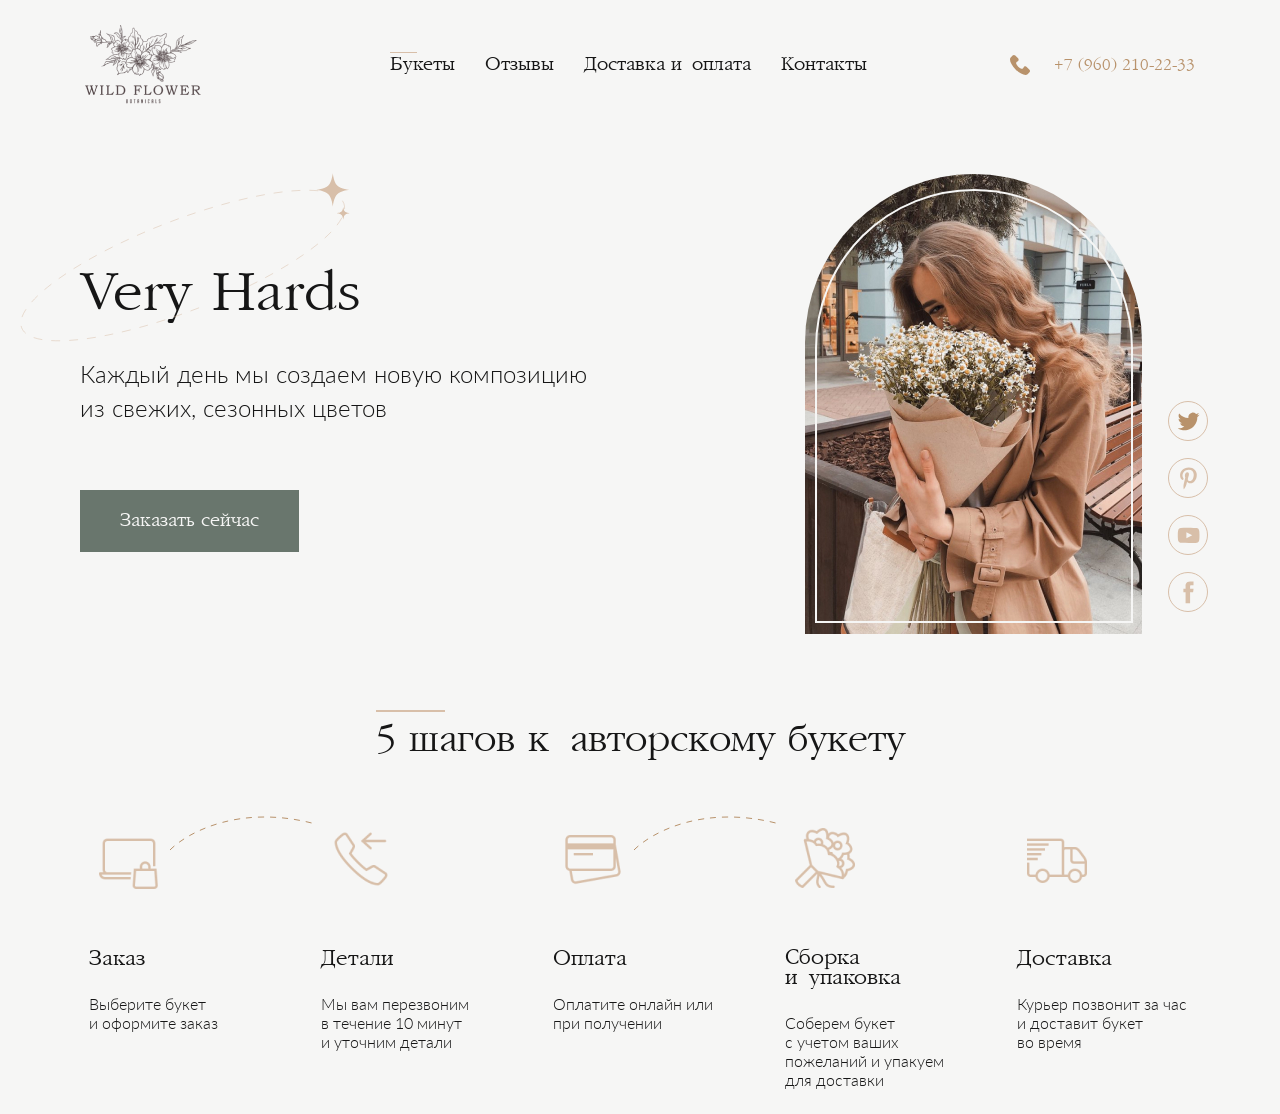
==== commit 9bc99143: "Update 2023-02-17T14:41:34.088Z" ====
--- a/index.html
+++ b/index.html
@@ -6,7 +6,6 @@
 		<meta name="viewport" content="width=device-width, initial-scale=1.0" />
 		<title>WILD FLOWER</title>
 		<link type="image/x-icon" href="favicons/favicon.png" rel="shortcut icon" />
-		k
 		<link href="css/style.min.css" rel="stylesheet" />
 	</head>
 
@@ -24,8 +23,72 @@
 					<use href="img/sprite.svg#logo"></use>
 				</svg> -->
 			</a>
+			<nav class="nav nav--mobile">
+				<ul class="nav__menu list-reset menu">
+					<li class="menu__item">
+						<a
+							class="menu__link link-reset"
+							href="#"
+							data-goto=".page__section-1"
+							>Букеты</a
+						>
+					</li>
+					<li class="menu__item">
+						<a
+							class="menu__link link-reset"
+							href="#"
+							data-goto=".page__section-2"
+							>Отзывы</a
+						>
+					</li>
+					<li class="menu__item">
+						<a
+							class="menu__link link-reset"
+							href="#"
+							data-goto=".page__section-3"
+							>Доставка и&nbsp;оплата</a
+						>
+					</li>
+					<li class="menu__item">
+						<a
+							class="menu__link link-reset"
+							href="#"
+							data-goto=".page__section-3"
+							>Контакты</a
+						>
+					</li>
+					<div class="header__icons icons">
+						<a class="header__inner-icon inner-icon" href="#">
+							<svg class="header__icon icon">
+								<use href="img/sprite.svg#twitter"></use>
+							</svg>
+						</a>
+						<a class="header__inner-icon inner-icon" href="#">
+							<svg class="header__icon icon">
+								<use href="img/sprite.svg#pinterest"></use>
+							</svg>
+						</a>
+						<a class="header__inner-icon inner-icon" href="#">
+							<svg class="header__icon icon">
+								<use href="img/sprite.svg#youtube"></use>
+							</svg>
+						</a>
+						<a class="header__inner-icon inner-icon" href="#">
+							<svg class="header__icon icon">
+								<use href="img/sprite.svg#facebook"></use>
+							</svg>
+						</a>
+					</div>
+				</ul>
+			</nav>
+			<a class="contact contact--mobile link-reset" href="tel:+79602102233">
+				<svg class="contact__icon">
+					<use href="img/sprite.svg#header-phone"></use>
+				</svg>
+				<span class="contact__number">+7 (960) 210-22-33</span>
+			</a>
 			<div class="header__inner">
-				<nav class="nav">
+				<nav class="nav nav--pc">
 					<ul class="nav__menu list-reset menu">
 						<li class="menu__item">
 							<a
@@ -61,7 +124,7 @@
 						</li>
 					</ul>
 				</nav>
-				<a class="contact link-reset" href="tel:+79602102233">
+				<a class="contact contact--pc link-reset" href="tel:+79602102233">
 					<svg class="contact__icon">
 						<use href="img/sprite.svg#header-phone"></use>
 					</svg>
@@ -97,24 +160,24 @@
 							alt="Девушка с цветами"
 						/>
 					</div>
-					<div class="hero__icons">
-						<a class="hero__inner-icon" href="#">
-							<svg class="hero__icon">
+					<div class="hero__icons icons">
+						<a class="inner-icon" href="#">
+							<svg class="icon">
 								<use href="img/sprite.svg#twitter"></use>
 							</svg>
 						</a>
-						<a class="hero__inner-icon" href="#">
-							<svg class="hero__icon">
+						<a class="inner-icon" href="#">
+							<svg class="icon">
 								<use href="img/sprite.svg#pinterest"></use>
 							</svg>
 						</a>
-						<a class="hero__inner-icon" href="#">
-							<svg class="hero__icon">
+						<a class="inner-icon" href="#">
+							<svg class="icon">
 								<use href="img/sprite.svg#youtube"></use>
 							</svg>
 						</a>
-						<a class="hero__inner-icon" href="#">
-							<svg class="hero__icon">
+						<a class="inner-icon" href="#">
+							<svg class="icon">
 								<use href="img/sprite.svg#facebook"></use>
 							</svg>
 						</a>
--- a/css/style.min.css
+++ b/css/style.min.css
@@ -345,6 +345,7 @@
   font-size: 23px;
   line-height: 20px;
   color: #161616;
+  background-color: #F6F6F5;
 }
 body.lock {
   overflow: hidden;
@@ -403,6 +404,38 @@
   background-color: inherit;
 }
 
+.icons {
+  display: -webkit-box;
+  display: -ms-flexbox;
+  display: flex;
+}
+
+.inner-icon {
+  position: relative;
+  margin-bottom: 30px;
+}
+.inner-icon::after {
+  position: absolute;
+  content: "";
+  width: 40px;
+  height: 40px;
+  border: 1px solid #D8BFA9;
+  border-radius: 50%;
+  top: -50%;
+  left: -50%;
+  -webkit-transform: translate(5%, 10%);
+      -ms-transform: translate(5%, 10%);
+          transform: translate(5%, 10%);
+}
+.inner-icon::after:last-child {
+  margin-bottom: 8px;
+}
+
+.icon {
+  width: 23px;
+  height: 23px;
+}
+
 body.lock {
   overflow: hidden;
 }
@@ -428,6 +461,7 @@
   -webkit-box-align: center;
       -ms-flex-align: center;
           align-items: center;
+  gap: 20px;
 }
 .header__inner {
   display: -webkit-box;
@@ -442,10 +476,16 @@
   max-width: 805px;
   width: 100%;
 }
+@media screen and (max-width: 940px) {
+  .header__inner {
+    max-width: 165px;
+  }
+}
 
 .logo {
   position: relative;
-  width: 117px;
+  max-width: 117px;
+  width: 100%;
   height: 79px;
   z-index: 5;
 }
@@ -516,6 +556,11 @@
 .contact:hover .contact__number::after {
   width: 100%;
   right: 0;
+}
+@media screen and (max-width: 576px) {
+  .contact {
+    max-width: 21px;
+  }
 }
 .contact__icon {
   width: 20px;
@@ -541,8 +586,19 @@
       -ms-transform: translateX(-50%);
           transform: translateX(-50%);
 }
+@media screen and (max-width: 576px) {
+  .contact__number {
+    display: none;
+  }
+}
 
 @media screen and (min-width: 940px) {
+  .header__icons {
+    display: none;
+  }
+  .nav--mobile {
+    display: none;
+  }
   .menu {
     display: -webkit-box;
     display: -ms-flexbox;
@@ -558,6 +614,55 @@
   .menu__item:last-child {
     margin-right: 0;
   }
+  .contact--mobile {
+    display: none;
+  }
+}
+@media screen and (max-width: 940px) {
+  .header__inner {
+    display: none;
+  }
+  .header__icons {
+    display: -webkit-box;
+    display: -ms-flexbox;
+    display: flex;
+    -webkit-box-pack: justify;
+        -ms-flex-pack: justify;
+            justify-content: space-between;
+    -webkit-box-align: center;
+        -ms-flex-align: center;
+            align-items: center;
+    max-width: 180px;
+    width: 100%;
+  }
+  .header__inner-icon {
+    margin-bottom: 0;
+  }
+  .header__icon {
+    fill: #F6F6F5;
+  }
+  .logo {
+    margin-left: auto;
+    margin-right: auto;
+  }
+}
+@media screen and (max-width: 940px) and (max-width: 576px) {
+  .logo {
+    max-width: 80px;
+    max-height: 50px;
+  }
+}
+@media screen and (max-width: 940px) {
+  .contact--pc {
+    display: none;
+  }
+  .contact--mobile {
+    position: absolute;
+    right: 15px;
+  }
+  .contact.active {
+    display: none;
+  }
 }
 @media screen and (max-width: 940px) {
   .burger {
@@ -565,18 +670,19 @@
     display: block;
     width: 30px;
     height: 18px;
-    position: relative;
+    position: absolute;
     cursor: pointer;
   }
   .burger::before, .burger::after, .burger__line {
     position: absolute;
-    left: 0;
-    border-top: 1px solid #FEFEFE;
+    left: 30px;
+    border-top: 2px solid #B8926B;
+    border-radius: 50%;
     width: 100%;
     -webkit-transition: all 0.4s ease 0s;
     -o-transition: all 0.4s ease 0s;
     transition: all 0.4s ease 0s;
-    background-color: #FEFEFE;
+    background-color: #B8926B;
   }
   .burger::before, .burger::after {
     content: "";
@@ -593,6 +699,24 @@
         -ms-transform: scale(1) translate(0, -50%);
             transform: scale(1) translate(0, -50%);
   }
+}
+@media screen and (max-width: 940px) and (max-width: 576px) {
+  .burger {
+    width: 21px;
+    height: 10px;
+  }
+}
+@media screen and (max-width: 940px) {
+  .burger.active {
+    top: 25px;
+    right: 45px;
+    -webkit-transform: translate(-50%, 50%);
+        -ms-transform: translate(-50%, 50%);
+            transform: translate(-50%, 50%);
+  }
+  .burger.active::before, .burger.active::after, .burger.active__line {
+    border-top: 2px solid #F6F6F5;
+  }
   .burger.active::before {
     top: 50%;
     -webkit-transform: rotate(-45deg) translate(0, -50%);
@@ -610,40 +734,53 @@
         -ms-transform: scale(0) translate(0, -50%);
             transform: scale(0) translate(0, -50%);
   }
+}
+@media screen and (max-width: 940px) {
   .nav {
     position: fixed;
-    top: 0;
-    left: -100%;
-    width: 100%;
-    height: 100%;
-    background-color: rgba(0, 0, 0, 0.9);
-    padding: 135px 30px 30px 30px;
-    -webkit-transition: left 0.4s ease 0s;
-    -o-transition: left 0.4s ease 0s;
-    transition: left 0.4s ease 0s;
-    overflow: auto;
-  }
-  .nav::before {
-    content: "";
-    position: fixed;
-    top: 0;
+    top: -100%;
     left: 0;
     width: 100%;
-    height: 115px;
-    background-color: #A52A2A;
-    z-index: 2;
+    background-color: #D8BFA9;
+    padding: 135px 30px 15px 30px;
+    -webkit-transition: top 0.4s ease 0s;
+    -o-transition: top 0.4s ease 0s;
+    transition: top 0.4s ease 0s;
+    overflow: auto;
+  }
+  .nav--pc {
+    display: none;
+  }
+  .nav--mobile {
+    display: inline-block;
   }
   .nav.active {
-    left: 0;
+    top: 0;
+    color: #F6F6F5;
+  }
+}
+@media screen and (max-width: 940px) {
+  .menu {
+    display: -webkit-box;
+    display: -ms-flexbox;
+    display: flex;
+    -webkit-box-orient: vertical;
+    -webkit-box-direction: normal;
+        -ms-flex-direction: column;
+            flex-direction: column;
+    -webkit-box-align: center;
+        -ms-flex-align: center;
+            align-items: center;
   }
   .menu__item {
     -ms-flex-wrap: wrap;
         flex-wrap: wrap;
-    margin-bottom: 30px;
-    font-size: 24px;
-  }
-  .menu__item:last-child {
-    margin-bottom: 0;
+    margin-bottom: 15px;
+    font-size: 16px;
+    line-height: 18px;
+  }
+  .menu__item:nth-last-child(2) {
+    margin-bottom: 50px;
   }
   .menu__item:hover::after {
     width: 0;
@@ -752,37 +889,10 @@
   border-radius: 410px 410px 0px 0px;
 }
 .hero__icons {
-  display: -webkit-box;
-  display: -ms-flexbox;
-  display: flex;
   -webkit-box-orient: vertical;
   -webkit-box-direction: normal;
       -ms-flex-direction: column;
           flex-direction: column;
-}
-.hero__inner-icon {
-  position: relative;
-  margin-bottom: 30px;
-}
-.hero__inner-icon::after {
-  position: absolute;
-  content: "";
-  width: 40px;
-  height: 40px;
-  border: 1px solid #D8BFA9;
-  border-radius: 50%;
-  top: -50%;
-  left: -50%;
-  -webkit-transform: translate(5%, 10%);
-      -ms-transform: translate(5%, 10%);
-          transform: translate(5%, 10%);
-}
-.hero__inner-icon:last-child {
-  margin-bottom: 8px;
-}
-.hero__icon {
-  width: 23px;
-  height: 23px;
 }
 .hero__steps {
   display: -webkit-box;
